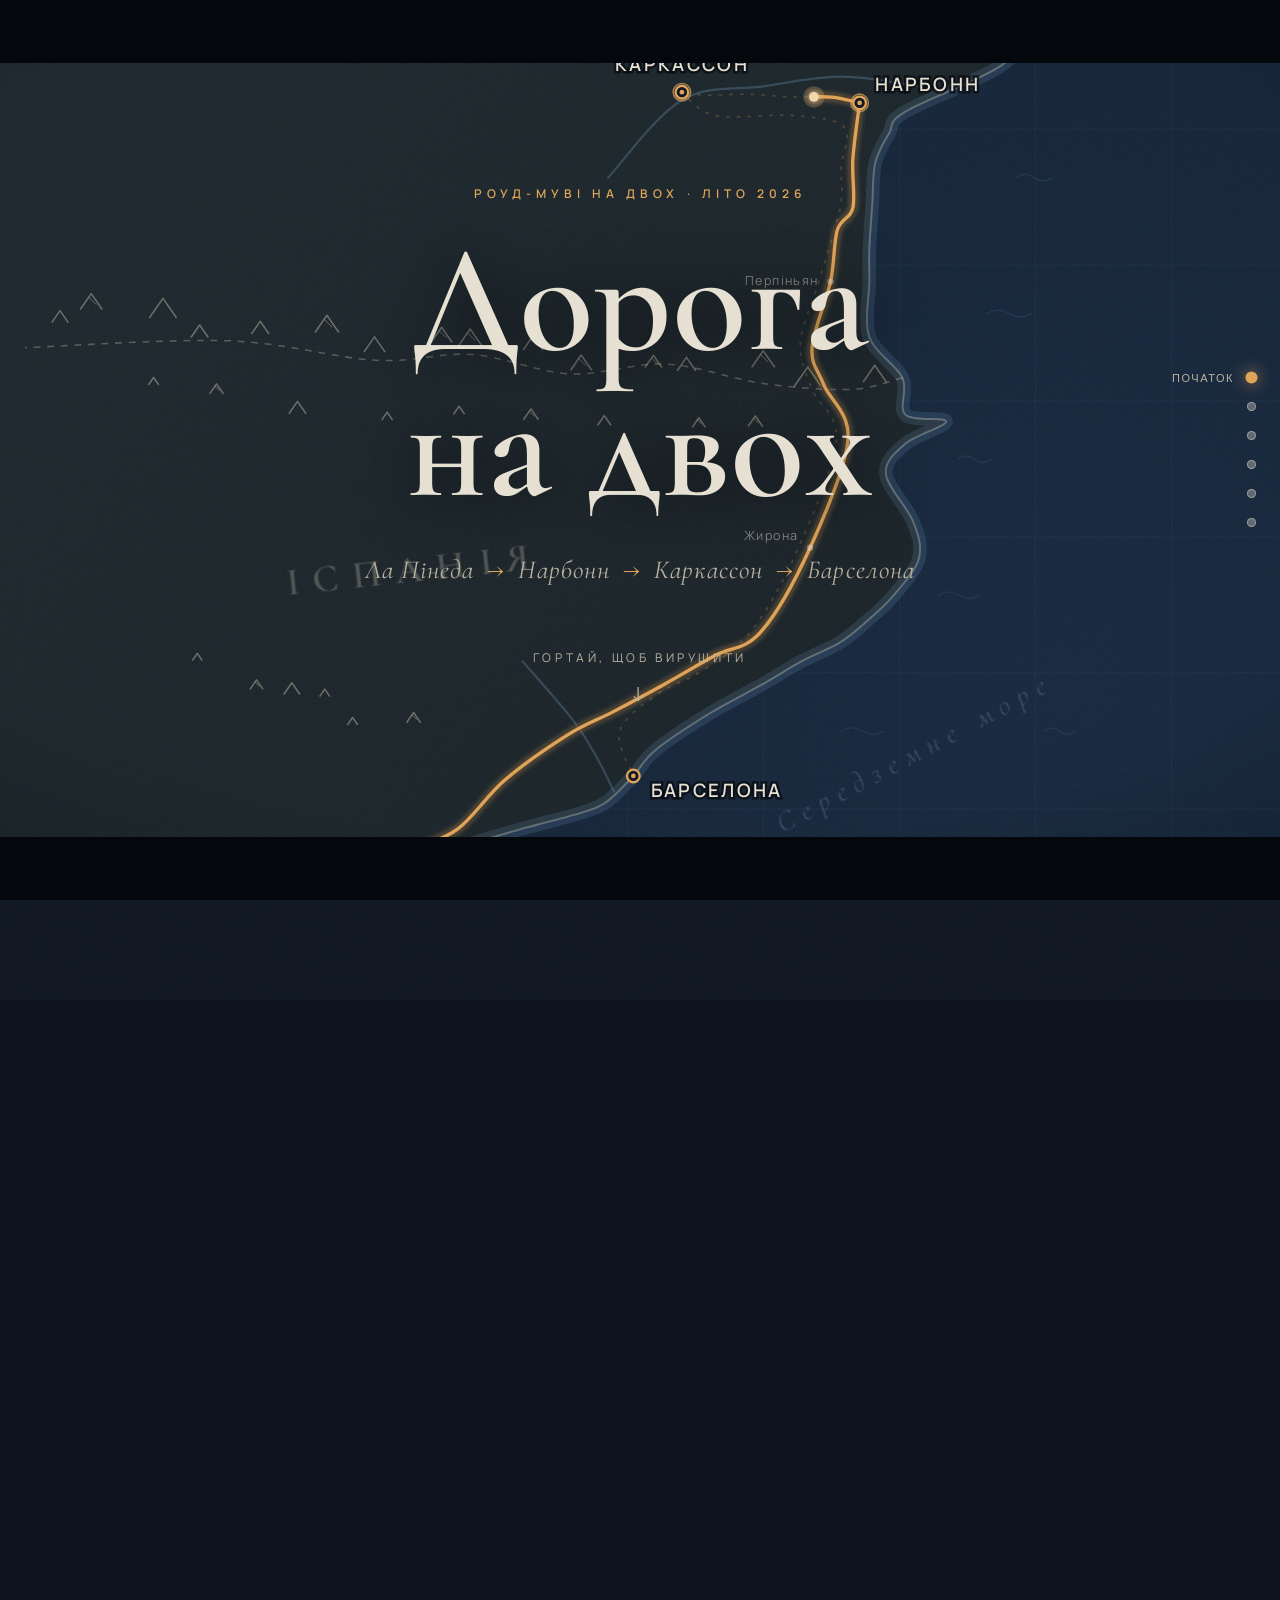
==== docs/index.html @ d5682915 "[add] cinematic travel map landing (La Pineda - Narbonne - Carcassonne - Barcelona) Scroll-driven la" ====
<!DOCTYPE html>
<html lang="uk">
<head>
  <meta charset="UTF-8">
  <meta name="viewport" content="width=device-width, initial-scale=1.0">
  <title>Дорога на двох · Ла Пінеда — Барселона</title>
  <meta name="description" content="Кінематографічна мапа нашої подорожі: Ла Пінеда → Нарбонн → Каркассон → Барселона">
  <link rel="preconnect" href="https://fonts.googleapis.com">
  <link rel="preconnect" href="https://fonts.gstatic.com" crossorigin>
  <link href="https://fonts.googleapis.com/css2?family=Cormorant+Garamond:ital,wght@0,500;0,600;0,700;1,500;1,600&family=Manrope:wght@400;500;600;800&display=swap" rel="stylesheet">
  <link rel="stylesheet" href="css/style.css">
  <link rel="icon" href="data:image/svg+xml,<svg xmlns='http://www.w3.org/2000/svg' viewBox='0 0 100 100'><text y='.9em' font-size='90'>🧭</text></svg>">
</head>
<body>

  <!-- Кіно-мапа: фіксована сцена позаду контенту -->
  <div id="map-stage" aria-hidden="true">
    <svg id="map" preserveAspectRatio="xMidYMid meet"></svg>
  </div>

  <div class="vignette" aria-hidden="true"></div>
  <div class="grain" aria-hidden="true"></div>
  <div class="letterbox top" aria-hidden="true"></div>
  <div class="letterbox bottom" aria-hidden="true"></div>

  <!-- Навігація за етапами -->
  <nav id="waypoints" aria-label="Етапи маршруту">
    <button data-goto="hero"        title="Початок"><i></i><span>Початок</span></button>
    <button data-goto="pineda"      title="Ла Пінеда"><i></i><span>Ла Пінеда</span></button>
    <button data-goto="narbonne"    title="Нарбонн"><i></i><span>Нарбонн</span></button>
    <button data-goto="carcassonne" title="Каркассон"><i></i><span>Каркассон</span></button>
    <button data-goto="barcelona"   title="Барселона"><i></i><span>Барселона</span></button>
    <button data-goto="finale"      title="Фінал"><i></i><span>Фінал</span></button>
  </nav>

  <main id="scroll">

    <section class="panel" id="s-hero" data-stage="hero">
      <div class="pin">
        <div class="hero-content">
          <p class="kicker">роуд-муві на двох · літо 2026</p>
          <h1>Дорога<br>на&nbsp;двох</h1>
          <p class="route-line">
            Ла Пінеда <span>→</span> Нарбонн <span>→</span> Каркассон <span>→</span> Барселона
          </p>
          <p class="scroll-hint">гортай, щоб вирушити<br><span class="arrow">↓</span></p>
        </div>
      </div>
    </section>

    <section class="panel" id="s-pineda" data-stage="pineda">
      <div class="pin">
        <article class="card side-left">
          <header>
            <p class="stage-no">01 · старт</p>
            <h2>Ла Пінеда</h2>
            <p class="meta">Коста-Дорада, Іспанія · точка відліку</p>
          </header>
          <p class="story">
            Тут усе починається: золотий пісок, тепле й мілке море та довга
            набережна між Салоу і Таррагоною. Кілька днів тиші перед дорогою —
            сніданки з видом на Середземне море і план маршруту на серветці.
          </p>
          <div class="photos">
            <figure class="photo" data-ph="П"><img data-src="photos/pineda-1.jpg" alt="Ла Пінеда — фото 1"><figcaption>пляж уранці</figcaption></figure>
            <figure class="photo" data-ph="І"><img data-src="photos/pineda-2.jpg" alt="Ла Пінеда — фото 2"><figcaption>набережна</figcaption></figure>
            <figure class="photo" data-ph="Н"><img data-src="photos/pineda-3.jpg" alt="Ла Пінеда — фото 3"><figcaption>ми вдвох</figcaption></figure>
          </div>
          <footer class="leg">далі: Нарбонн · ~290 км узбережжям на північ</footer>
        </article>
      </div>
    </section>

    <section class="panel" id="s-narbonne" data-stage="narbonne">
      <div class="pin">
        <article class="card side-right">
          <header>
            <p class="stage-no">02 · перетин кордону</p>
            <h2>Нарбонн</h2>
            <p class="meta">Окситанія, Франція · перше римське місто Галлії</p>
          </header>
          <p class="story">
            Через Піренеї — і ми у Франції. Нарбонн зустрічає каналом де ла Робін,
            запахом круасанів у критому ринку Les Halles та бруківкою Via Domitia
            просто посеред площі. Обід тут — окремий вид мистецтва.
          </p>
          <div class="photos">
            <figure class="photo" data-ph="N"><img data-src="photos/narbonne-1.jpg" alt="Нарбонн — фото 1"><figcaption>канал де ла Робін</figcaption></figure>
            <figure class="photo" data-ph="A"><img data-src="photos/narbonne-2.jpg" alt="Нарбонн — фото 2"><figcaption>Les Halles</figcaption></figure>
            <figure class="photo" data-ph="R"><img data-src="photos/narbonne-3.jpg" alt="Нарбонн — фото 3"><figcaption>старе місто</figcaption></figure>
          </div>
          <footer class="leg">далі: Каркассон · ~60 км на захід</footer>
        </article>
      </div>
    </section>

    <section class="panel" id="s-carcassonne" data-stage="carcassonne">
      <div class="pin">
        <article class="card side-left">
          <header>
            <p class="stage-no">03 · середньовіччя</p>
            <h2>Каркассон</h2>
            <p class="meta">фортеця ЮНЕСКО · 52 вежі над річкою Од</p>
          </header>
          <p class="story">
            Здалеку Сіте виглядає як декорація до казки — і зблизька теж.
            Ми гуляємо подвійними мурами до заходу сонця, коли туристи роз'їжджаються,
            і місто-фортеця лишається майже тільки нам.
          </p>
          <div class="photos">
            <figure class="photo" data-ph="C"><img data-src="photos/carcassonne-1.jpg" alt="Каркассон — фото 1"><figcaption>Сіте здалеку</figcaption></figure>
            <figure class="photo" data-ph="A"><img data-src="photos/carcassonne-2.jpg" alt="Каркассон — фото 2"><figcaption>між мурами</figcaption></figure>
            <figure class="photo" data-ph="R"><img data-src="photos/carcassonne-3.jpg" alt="Каркассон — фото 3"><figcaption>захід сонця</figcaption></figure>
          </div>
          <footer class="leg">далі: Барселона · ~300 км назад на південь</footer>
        </article>
      </div>
    </section>

    <section class="panel" id="s-barcelona" data-stage="barcelona">
      <div class="pin">
        <article class="card side-right">
          <header>
            <p class="stage-no">04 · фінал</p>
            <h2>Барселона</h2>
            <p class="meta">Каталонія, Іспанія · велике місто наприкінці дороги</p>
          </header>
          <p class="story">
            Повертаємось через ті самі гори — але вже іншими. Барселона —
            це Гауді і готичний квартал, вермут о шостій та море, яке тепер
            здається знайомим. Найкраща крапка маршруту, яку можна уявити.
          </p>
          <div class="photos">
            <figure class="photo" data-ph="B"><img data-src="photos/barcelona-1.jpg" alt="Барселона — фото 1"><figcaption>Саграда Фамілія</figcaption></figure>
            <figure class="photo" data-ph="C"><img data-src="photos/barcelona-2.jpg" alt="Барселона — фото 2"><figcaption>готичний квартал</figcaption></figure>
            <figure class="photo" data-ph="N"><img data-src="photos/barcelona-3.jpg" alt="Барселона — фото 3"><figcaption>Барселонета</figcaption></figure>
          </div>
          <footer class="leg">кінець маршруту · ~650 км разом</footer>
        </article>
      </div>
    </section>

    <section class="panel" id="s-finale" data-stage="finale">
      <div class="pin">
        <div class="hero-content finale-content">
          <p class="kicker">титри</p>
          <h1 class="small">~650 км.<br>Дві країни.<br>Одна історія.</h1>
          <p class="route-line">Ла Пінеда · Нарбонн · Каркассон · Барселона</p>
          <p class="credits">знято вдвох · режисери — ми самі</p>
        </div>
      </div>
    </section>

  </main>

  <script src="js/map.js"></script>
  <script src="js/main.js"></script>
</body>
</html>
---- docs/css/style.css ----
/* ============================================================
   Дорога на двох — кінематографічна мапа подорожі
   ============================================================ */

:root {
  --ink: #e8e2d4;
  --ink-dim: #b9b2a0;
  --accent: #e0a458;
  --accent-2: #d96c4f;
  --bg: #0d1420;
  --card-bg: rgba(13, 19, 30, 0.82);
  --card-border: rgba(224, 164, 88, 0.28);
  --serif: "Cormorant Garamond", "Georgia", serif;
  --sans: "Manrope", system-ui, sans-serif;
}

* { margin: 0; padding: 0; box-sizing: border-box; }

html { scroll-behavior: auto; }

body {
  background: var(--bg);
  color: var(--ink);
  font-family: var(--sans);
  overflow-x: hidden;
}

/* ---------- сцена з мапою ---------- */

#map-stage {
  position: fixed;
  inset: 0;
  z-index: 0;
  background: var(--bg);
}

#map { width: 100%; height: 100%; display: block; }

/* ---------- кіно-шари ---------- */

.vignette {
  position: fixed; inset: 0; z-index: 3; pointer-events: none;
  background:
    radial-gradient(ellipse 120% 90% at 50% 45%, transparent 55%, rgba(4, 7, 12, 0.55) 100%);
}

.grain {
  position: fixed; inset: -100px; z-index: 4; pointer-events: none;
  opacity: 0.07;
  background-image: url("data:image/svg+xml,%3Csvg xmlns='http://www.w3.org/2000/svg' width='240' height='240'%3E%3Cfilter id='n'%3E%3CfeTurbulence type='fractalNoise' baseFrequency='0.9' numOctaves='2'/%3E%3C/filter%3E%3Crect width='240' height='240' filter='url(%23n)' opacity='0.9'/%3E%3C/svg%3E");
  animation: grain 0.9s steps(4) infinite;
}

@keyframes grain {
  0%   { transform: translate(0, 0); }
  25%  { transform: translate(-34px, 18px); }
  50%  { transform: translate(22px, -40px); }
  75%  { transform: translate(-12px, -22px); }
  100% { transform: translate(0, 0); }
}

.letterbox {
  position: fixed; left: 0; right: 0; z-index: 5; pointer-events: none;
  background: #04070c;
  height: var(--lb, 0px);
  transition: none;
}
.letterbox.top { top: 0; }
.letterbox.bottom { bottom: 0; }

/* ---------- навігація-етапи ---------- */

#waypoints {
  position: fixed; right: 22px; top: 50%; transform: translateY(-50%);
  z-index: 6; display: flex; flex-direction: column; gap: 16px;
}

#waypoints button {
  position: relative;
  background: none; border: none; cursor: pointer;
  display: flex; align-items: center; justify-content: flex-end;
  padding: 2px;
}

#waypoints button i {
  display: block; width: 9px; height: 9px; border-radius: 50%;
  background: rgba(232, 226, 212, 0.35);
  border: 1px solid rgba(232, 226, 212, 0.45);
  transition: all 0.35s ease;
}

#waypoints button.active i {
  background: var(--accent);
  border-color: var(--accent);
  box-shadow: 0 0 12px rgba(224, 164, 88, 0.8);
  transform: scale(1.35);
}

#waypoints button span {
  position: absolute; right: 24px; top: 50%; transform: translateY(-50%);
  font-size: 11px; letter-spacing: 0.14em; text-transform: uppercase;
  color: var(--ink-dim); white-space: nowrap;
  opacity: 0; transition: opacity 0.25s ease; pointer-events: none;
}

#waypoints button:hover span,
#waypoints button.active span { opacity: 1; }

/* ---------- скрол-панелі ---------- */

#scroll { position: relative; z-index: 2; }

.panel { position: relative; }

#s-hero        { height: 220vh; }
#s-pineda      { height: 260vh; }
#s-narbonne    { height: 300vh; }
#s-carcassonne { height: 260vh; }
#s-barcelona   { height: 300vh; }
#s-finale      { height: 200vh; }

.pin {
  position: sticky; top: 0; height: 100vh;
  display: flex; align-items: center;
  pointer-events: none;
  padding: 0 6vw;
}

/* ---------- герой / фінал ---------- */

.hero-content {
  margin: 0 auto; text-align: center; max-width: 900px;
  will-change: opacity, transform;
}

.kicker {
  font-size: 12px; letter-spacing: 0.42em; text-transform: uppercase;
  color: var(--accent); margin-bottom: 26px; font-weight: 600;
}

.hero-content h1 {
  font-family: var(--serif);
  font-size: clamp(64px, 12vw, 168px);
  line-height: 0.95; font-weight: 600;
  text-shadow: 0 4px 60px rgba(4, 7, 12, 0.9);
}

.hero-content h1.small { font-size: clamp(44px, 7vw, 96px); line-height: 1.05; }

.route-line {
  margin-top: 34px;
  font-family: var(--serif); font-style: italic;
  font-size: clamp(17px, 2.2vw, 26px);
  color: var(--ink-dim); letter-spacing: 0.04em;
}
.route-line span { color: var(--accent); font-style: normal; padding: 0 6px; }

.scroll-hint {
  margin-top: 60px; font-size: 12px; letter-spacing: 0.3em;
  text-transform: uppercase; color: var(--ink-dim); line-height: 2.2;
}
.scroll-hint .arrow { display: inline-block; font-size: 20px; animation: bob 1.8s ease-in-out infinite; }
@keyframes bob { 0%,100% { transform: translateY(0); } 50% { transform: translateY(9px); } }

.credits {
  margin-top: 42px; font-size: 12px; letter-spacing: 0.28em;
  text-transform: uppercase; color: var(--ink-dim);
}

/* ---------- картки етапів ---------- */

.card {
  pointer-events: auto;
  width: min(480px, 88vw);
  background: var(--card-bg);
  border: 1px solid var(--card-border);
  border-radius: 14px;
  padding: 34px 36px 26px;
  backdrop-filter: blur(14px);
  -webkit-backdrop-filter: blur(14px);
  box-shadow: 0 30px 80px rgba(0, 0, 0, 0.55);
  will-change: opacity, transform;
}

.card.side-left  { margin-right: auto; }
.card.side-right { margin-left: auto; }

.stage-no {
  font-size: 11px; letter-spacing: 0.38em; text-transform: uppercase;
  color: var(--accent); font-weight: 800; margin-bottom: 10px;
}

.card h2 {
  font-family: var(--serif); font-weight: 600;
  font-size: clamp(40px, 5vw, 58px); line-height: 1;
}

.card .meta {
  margin-top: 8px; font-size: 12.5px; letter-spacing: 0.08em;
  color: var(--ink-dim);
}

.card .story {
  margin-top: 18px; font-size: 15px; line-height: 1.75; color: var(--ink);
  font-weight: 400;
}

.card .leg {
  margin-top: 20px; padding-top: 16px;
  border-top: 1px dashed rgba(224, 164, 88, 0.35);
  font-size: 11.5px; letter-spacing: 0.16em; text-transform: uppercase;
  color: var(--ink-dim);
}

/* ---------- фото ---------- */

.photos {
  margin-top: 22px;
  display: grid; grid-template-columns: repeat(3, 1fr); gap: 10px;
}

.photo {
  position: relative; aspect-ratio: 3 / 4; overflow: hidden;
  border-radius: 8px;
  background:
    linear-gradient(160deg, rgba(224, 164, 88, 0.24), rgba(217, 108, 79, 0.12) 55%, rgba(13, 20, 32, 0.6));
  border: 1px solid rgba(232, 226, 212, 0.14);
  transform: rotate(var(--tilt, 0deg));
}
.photo:nth-child(1) { --tilt: -1.6deg; }
.photo:nth-child(2) { --tilt: 1.1deg; }
.photo:nth-child(3) { --tilt: -0.8deg; }

.photo::before {
  content: attr(data-ph);
  position: absolute; inset: 0;
  display: flex; align-items: center; justify-content: center;
  font-family: var(--serif); font-style: italic;
  font-size: 44px; color: rgba(232, 226, 212, 0.35);
}

.photo img {
  position: absolute; inset: 0; width: 100%; height: 100%;
  object-fit: cover; opacity: 0; transition: opacity 0.6s ease;
}
.photo img.loaded { opacity: 1; }

.photo figcaption {
  position: absolute; left: 0; right: 0; bottom: 0; z-index: 1;
  padding: 18px 8px 7px;
  font-size: 9.5px; letter-spacing: 0.12em; text-transform: uppercase;
  text-align: center; color: rgba(232, 226, 212, 0.8);
  background: linear-gradient(transparent, rgba(4, 7, 12, 0.75));
}

/* ---------- адаптив ---------- */

@media (max-width: 760px) {
  .pin { padding: 0 5vw; align-items: flex-end; }

  .card {
    width: 100%; margin: 0 0 8vh !important;
    padding: 24px 22px 18px;
    max-height: 74vh; overflow-y: auto;
  }

  .card h2 { font-size: 34px; }
  .card .story { font-size: 14px; line-height: 1.65; }

  #waypoints { right: 10px; gap: 12px; }
  #waypoints button span { display: none; }

  .hero-content { text-align: center; margin-bottom: 10vh; }
  .letterbox { display: none; }
}

@media (prefers-reduced-motion: reduce) {
  .grain { animation: none; }
  .scroll-hint .arrow { animation: none; }
}
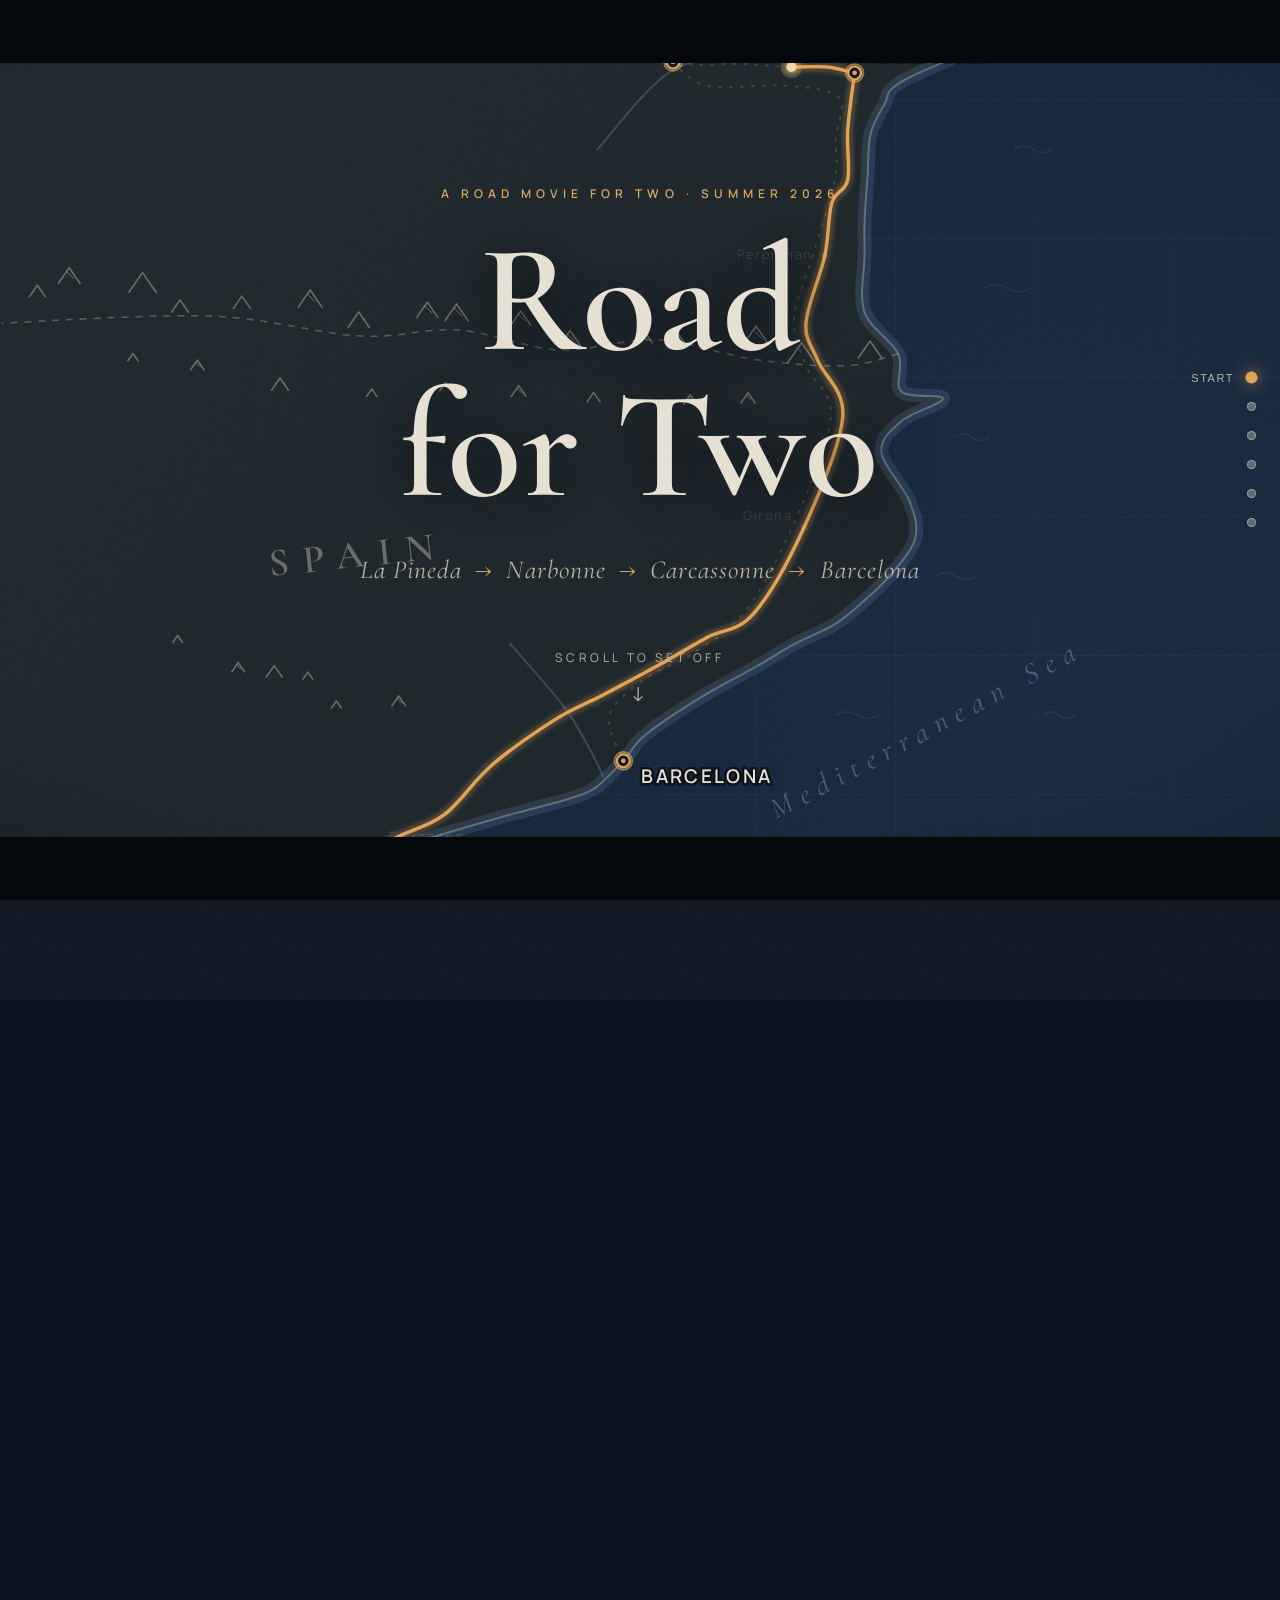
==== commit 0ea391d3: "[update] English copy + GitHub Pages deploy workflow Translate all site texts and map labels to conc" ====
--- a/docs/index.html
+++ b/docs/index.html
@@ -1,10 +1,10 @@
 <!DOCTYPE html>
-<html lang="uk">
+<html lang="en">
 <head>
   <meta charset="UTF-8">
   <meta name="viewport" content="width=device-width, initial-scale=1.0">
-  <title>Дорога на двох · Ла Пінеда — Барселона</title>
-  <meta name="description" content="Кінематографічна мапа нашої подорожі: Ла Пінеда → Нарбонн → Каркассон → Барселона">
+  <title>Road for Two · La Pineda — Barcelona</title>
+  <meta name="description" content="A cinematic map of our road trip: La Pineda → Narbonne → Carcassonne → Barcelona">
   <link rel="preconnect" href="https://fonts.googleapis.com">
   <link rel="preconnect" href="https://fonts.gstatic.com" crossorigin>
   <link href="https://fonts.googleapis.com/css2?family=Cormorant+Garamond:ital,wght@0,500;0,600;0,700;1,500;1,600&family=Manrope:wght@400;500;600;800&display=swap" rel="stylesheet">
@@ -13,7 +13,7 @@
 </head>
 <body>
 
-  <!-- Кіно-мапа: фіксована сцена позаду контенту -->
+  <!-- Cinematic map: fixed stage behind the content -->
   <div id="map-stage" aria-hidden="true">
     <svg id="map" preserveAspectRatio="xMidYMid meet"></svg>
   </div>
@@ -23,14 +23,14 @@
   <div class="letterbox top" aria-hidden="true"></div>
   <div class="letterbox bottom" aria-hidden="true"></div>
 
-  <!-- Навігація за етапами -->
-  <nav id="waypoints" aria-label="Етапи маршруту">
-    <button data-goto="hero"        title="Початок"><i></i><span>Початок</span></button>
-    <button data-goto="pineda"      title="Ла Пінеда"><i></i><span>Ла Пінеда</span></button>
-    <button data-goto="narbonne"    title="Нарбонн"><i></i><span>Нарбонн</span></button>
-    <button data-goto="carcassonne" title="Каркассон"><i></i><span>Каркассон</span></button>
-    <button data-goto="barcelona"   title="Барселона"><i></i><span>Барселона</span></button>
-    <button data-goto="finale"      title="Фінал"><i></i><span>Фінал</span></button>
+  <!-- Stage navigation -->
+  <nav id="waypoints" aria-label="Route stages">
+    <button data-goto="hero"        title="Start"><i></i><span>Start</span></button>
+    <button data-goto="pineda"      title="La Pineda"><i></i><span>La Pineda</span></button>
+    <button data-goto="narbonne"    title="Narbonne"><i></i><span>Narbonne</span></button>
+    <button data-goto="carcassonne" title="Carcassonne"><i></i><span>Carcassonne</span></button>
+    <button data-goto="barcelona"   title="Barcelona"><i></i><span>Barcelona</span></button>
+    <button data-goto="finale"      title="Credits"><i></i><span>Credits</span></button>
   </nav>
 
   <main id="scroll">
@@ -38,12 +38,12 @@
     <section class="panel" id="s-hero" data-stage="hero">
       <div class="pin">
         <div class="hero-content">
-          <p class="kicker">роуд-муві на двох · літо 2026</p>
-          <h1>Дорога<br>на&nbsp;двох</h1>
+          <p class="kicker">a road movie for two · summer 2026</p>
+          <h1>Road<br>for&nbsp;Two</h1>
           <p class="route-line">
-            Ла Пінеда <span>→</span> Нарбонн <span>→</span> Каркассон <span>→</span> Барселона
+            La Pineda <span>→</span> Narbonne <span>→</span> Carcassonne <span>→</span> Barcelona
           </p>
-          <p class="scroll-hint">гортай, щоб вирушити<br><span class="arrow">↓</span></p>
+          <p class="scroll-hint">scroll to set off<br><span class="arrow">↓</span></p>
         </div>
       </div>
     </section>
@@ -52,21 +52,21 @@
       <div class="pin">
         <article class="card side-left">
           <header>
-            <p class="stage-no">01 · старт</p>
-            <h2>Ла Пінеда</h2>
-            <p class="meta">Коста-Дорада, Іспанія · точка відліку</p>
+            <p class="stage-no">01 · the start</p>
+            <h2>La Pineda</h2>
+            <p class="meta">Costa Daurada, Spain</p>
           </header>
           <p class="story">
-            Тут усе починається: золотий пісок, тепле й мілке море та довга
-            набережна між Салоу і Таррагоною. Кілька днів тиші перед дорогою —
-            сніданки з видом на Середземне море і план маршруту на серветці.
+            Golden sand, a shallow warm sea, one long promenade.
+            A few quiet days — and a route sketched on a napkin.
           </p>
+          <!-- journal: step-by-step notes go here -->
           <div class="photos">
-            <figure class="photo" data-ph="П"><img data-src="photos/pineda-1.jpg" alt="Ла Пінеда — фото 1"><figcaption>пляж уранці</figcaption></figure>
-            <figure class="photo" data-ph="І"><img data-src="photos/pineda-2.jpg" alt="Ла Пінеда — фото 2"><figcaption>набережна</figcaption></figure>
-            <figure class="photo" data-ph="Н"><img data-src="photos/pineda-3.jpg" alt="Ла Пінеда — фото 3"><figcaption>ми вдвох</figcaption></figure>
+            <figure class="photo" data-ph="P"><img data-src="photos/pineda-1.jpg" alt="La Pineda — photo 1"><figcaption>morning beach</figcaption></figure>
+            <figure class="photo" data-ph="I"><img data-src="photos/pineda-2.jpg" alt="La Pineda — photo 2"><figcaption>the promenade</figcaption></figure>
+            <figure class="photo" data-ph="N"><img data-src="photos/pineda-3.jpg" alt="La Pineda — photo 3"><figcaption>the two of us</figcaption></figure>
           </div>
-          <footer class="leg">далі: Нарбонн · ~290 км узбережжям на північ</footer>
+          <footer class="leg">next: Narbonne · ~290 km north</footer>
         </article>
       </div>
     </section>
@@ -75,21 +75,21 @@
       <div class="pin">
         <article class="card side-right">
           <header>
-            <p class="stage-no">02 · перетин кордону</p>
-            <h2>Нарбонн</h2>
-            <p class="meta">Окситанія, Франція · перше римське місто Галлії</p>
+            <p class="stage-no">02 · crossing the border</p>
+            <h2>Narbonne</h2>
+            <p class="meta">Occitanie, France · Rome's first colony in Gaul</p>
           </header>
           <p class="story">
-            Через Піренеї — і ми у Франції. Нарбонн зустрічає каналом де ла Робін,
-            запахом круасанів у критому ринку Les Halles та бруківкою Via Domitia
-            просто посеред площі. Обід тут — окремий вид мистецтва.
+            Over the Pyrenees and into France. The Canal de la Robine,
+            croissants at Les Halles, a Roman road in the middle of the square.
           </p>
+          <!-- journal: step-by-step notes go here -->
           <div class="photos">
-            <figure class="photo" data-ph="N"><img data-src="photos/narbonne-1.jpg" alt="Нарбонн — фото 1"><figcaption>канал де ла Робін</figcaption></figure>
-            <figure class="photo" data-ph="A"><img data-src="photos/narbonne-2.jpg" alt="Нарбонн — фото 2"><figcaption>Les Halles</figcaption></figure>
-            <figure class="photo" data-ph="R"><img data-src="photos/narbonne-3.jpg" alt="Нарбонн — фото 3"><figcaption>старе місто</figcaption></figure>
+            <figure class="photo" data-ph="N"><img data-src="photos/narbonne-1.jpg" alt="Narbonne — photo 1"><figcaption>Canal de la Robine</figcaption></figure>
+            <figure class="photo" data-ph="A"><img data-src="photos/narbonne-2.jpg" alt="Narbonne — photo 2"><figcaption>Les Halles</figcaption></figure>
+            <figure class="photo" data-ph="R"><img data-src="photos/narbonne-3.jpg" alt="Narbonne — photo 3"><figcaption>old town</figcaption></figure>
           </div>
-          <footer class="leg">далі: Каркассон · ~60 км на захід</footer>
+          <footer class="leg">next: Carcassonne · ~60 km west</footer>
         </article>
       </div>
     </section>
@@ -98,21 +98,21 @@
       <div class="pin">
         <article class="card side-left">
           <header>
-            <p class="stage-no">03 · середньовіччя</p>
-            <h2>Каркассон</h2>
-            <p class="meta">фортеця ЮНЕСКО · 52 вежі над річкою Од</p>
+            <p class="stage-no">03 · the middle ages</p>
+            <h2>Carcassonne</h2>
+            <p class="meta">UNESCO citadel · 52 towers above the Aude</p>
           </header>
           <p class="story">
-            Здалеку Сіте виглядає як декорація до казки — і зблизька теж.
-            Ми гуляємо подвійними мурами до заходу сонця, коли туристи роз'їжджаються,
-            і місто-фортеця лишається майже тільки нам.
+            From afar La Cité looks like a film set — up close, even better.
+            Double walls, and a sunset we had almost to ourselves.
           </p>
+          <!-- journal: step-by-step notes go here -->
           <div class="photos">
-            <figure class="photo" data-ph="C"><img data-src="photos/carcassonne-1.jpg" alt="Каркассон — фото 1"><figcaption>Сіте здалеку</figcaption></figure>
-            <figure class="photo" data-ph="A"><img data-src="photos/carcassonne-2.jpg" alt="Каркассон — фото 2"><figcaption>між мурами</figcaption></figure>
-            <figure class="photo" data-ph="R"><img data-src="photos/carcassonne-3.jpg" alt="Каркассон — фото 3"><figcaption>захід сонця</figcaption></figure>
+            <figure class="photo" data-ph="C"><img data-src="photos/carcassonne-1.jpg" alt="Carcassonne — photo 1"><figcaption>La Cité from afar</figcaption></figure>
+            <figure class="photo" data-ph="A"><img data-src="photos/carcassonne-2.jpg" alt="Carcassonne — photo 2"><figcaption>between the walls</figcaption></figure>
+            <figure class="photo" data-ph="R"><img data-src="photos/carcassonne-3.jpg" alt="Carcassonne — photo 3"><figcaption>sunset</figcaption></figure>
           </div>
-          <footer class="leg">далі: Барселона · ~300 км назад на південь</footer>
+          <footer class="leg">next: Barcelona · ~300 km back south</footer>
         </article>
       </div>
     </section>
@@ -121,21 +121,21 @@
       <div class="pin">
         <article class="card side-right">
           <header>
-            <p class="stage-no">04 · фінал</p>
-            <h2>Барселона</h2>
-            <p class="meta">Каталонія, Іспанія · велике місто наприкінці дороги</p>
+            <p class="stage-no">04 · the finale</p>
+            <h2>Barcelona</h2>
+            <p class="meta">Catalonia, Spain</p>
           </header>
           <p class="story">
-            Повертаємось через ті самі гори — але вже іншими. Барселона —
-            це Гауді і готичний квартал, вермут о шостій та море, яке тепер
-            здається знайомим. Найкраща крапка маршруту, яку можна уявити.
+            Back over the same mountains, somehow different now.
+            Gaudí, the Gothic Quarter, vermouth at six — and a sea that feels like ours.
           </p>
+          <!-- journal: step-by-step notes go here -->
           <div class="photos">
-            <figure class="photo" data-ph="B"><img data-src="photos/barcelona-1.jpg" alt="Барселона — фото 1"><figcaption>Саграда Фамілія</figcaption></figure>
-            <figure class="photo" data-ph="C"><img data-src="photos/barcelona-2.jpg" alt="Барселона — фото 2"><figcaption>готичний квартал</figcaption></figure>
-            <figure class="photo" data-ph="N"><img data-src="photos/barcelona-3.jpg" alt="Барселона — фото 3"><figcaption>Барселонета</figcaption></figure>
+            <figure class="photo" data-ph="B"><img data-src="photos/barcelona-1.jpg" alt="Barcelona — photo 1"><figcaption>Sagrada Família</figcaption></figure>
+            <figure class="photo" data-ph="C"><img data-src="photos/barcelona-2.jpg" alt="Barcelona — photo 2"><figcaption>Gothic Quarter</figcaption></figure>
+            <figure class="photo" data-ph="N"><img data-src="photos/barcelona-3.jpg" alt="Barcelona — photo 3"><figcaption>Barceloneta</figcaption></figure>
           </div>
-          <footer class="leg">кінець маршруту · ~650 км разом</footer>
+          <footer class="leg">end of the route · ~650 km together</footer>
         </article>
       </div>
     </section>
@@ -143,10 +143,10 @@
     <section class="panel" id="s-finale" data-stage="finale">
       <div class="pin">
         <div class="hero-content finale-content">
-          <p class="kicker">титри</p>
-          <h1 class="small">~650 км.<br>Дві країни.<br>Одна історія.</h1>
-          <p class="route-line">Ла Пінеда · Нарбонн · Каркассон · Барселона</p>
-          <p class="credits">знято вдвох · режисери — ми самі</p>
+          <p class="kicker">credits</p>
+          <h1 class="small">~650 km.<br>Two countries.<br>One story.</h1>
+          <p class="route-line">La Pineda · Narbonne · Carcassonne · Barcelona</p>
+          <p class="credits">shot &amp; directed by the two of us</p>
         </div>
       </div>
     </section>
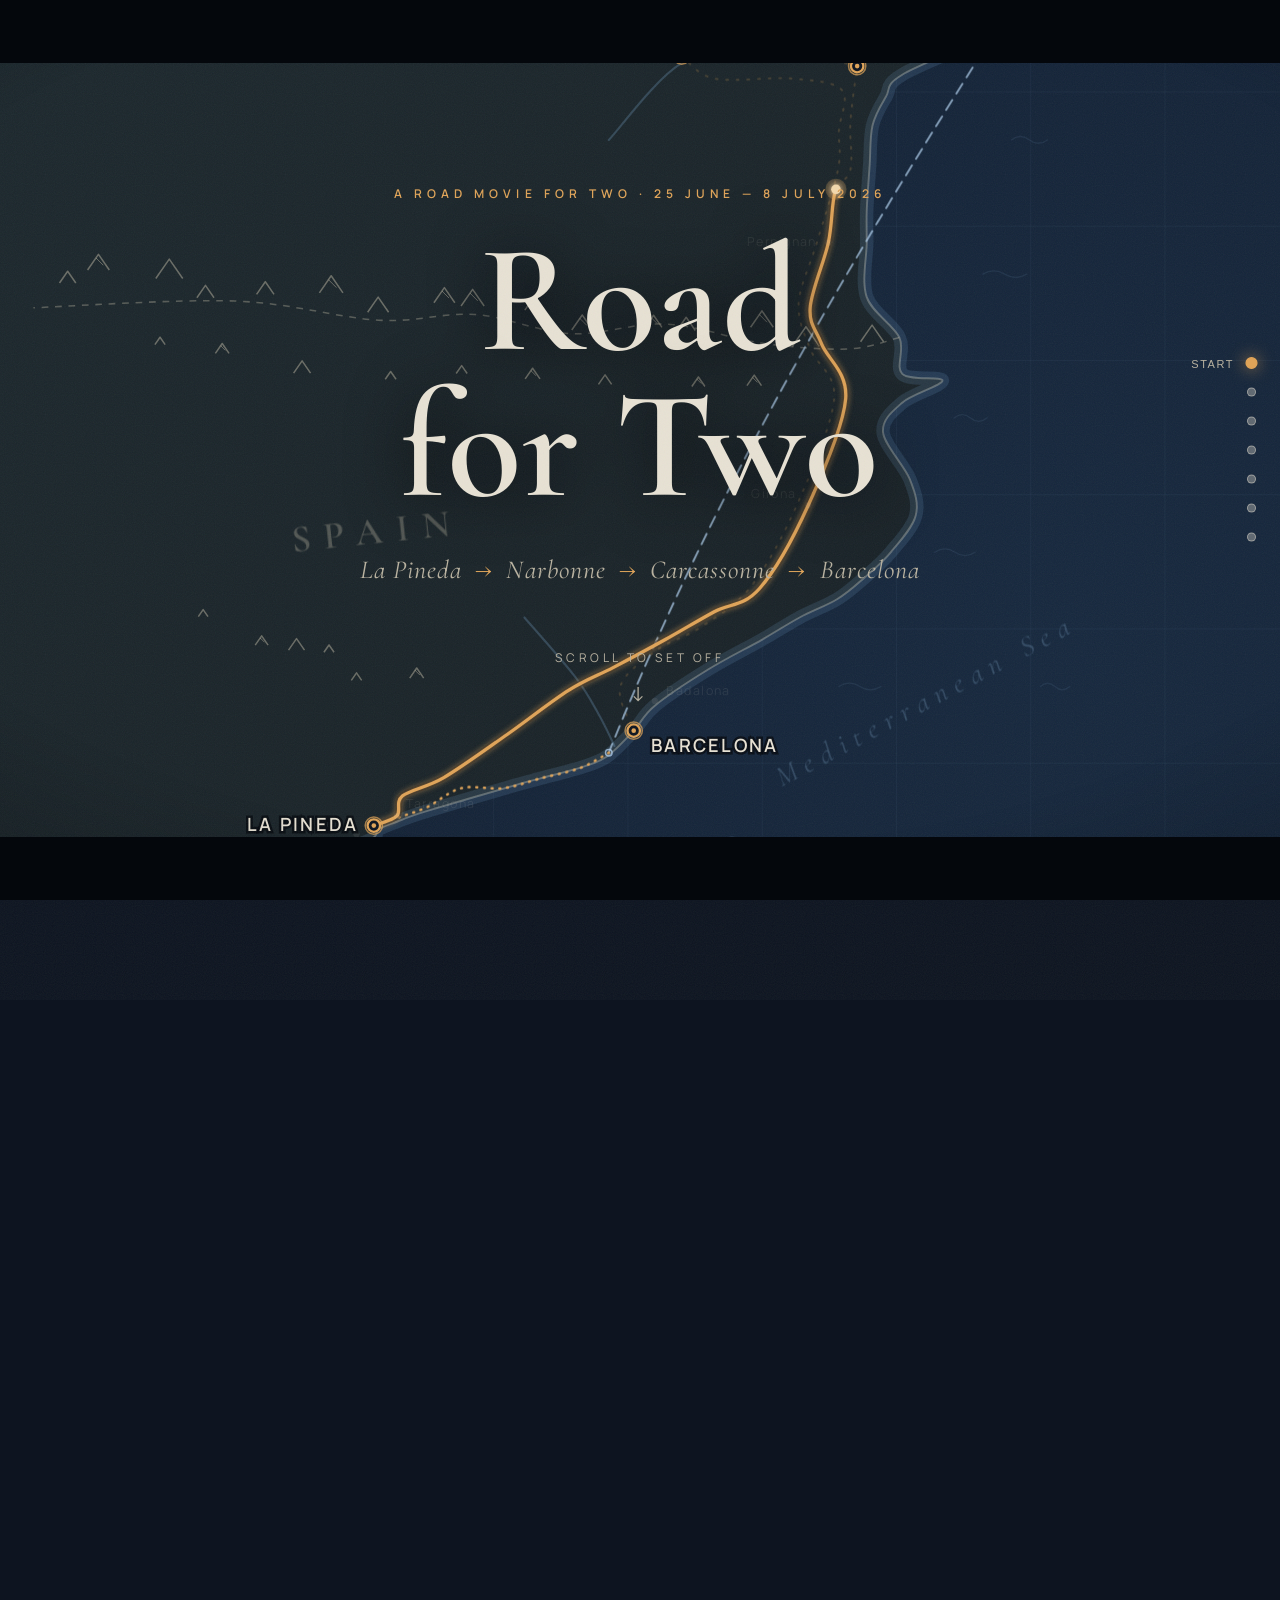
==== commit ce18c174: "[update] real itinerary: flights, day trips, Badalona, dates and stats Redraw the route to match the" ====
--- a/docs/index.html
+++ b/docs/index.html
@@ -26,6 +26,7 @@
   <!-- Stage navigation -->
   <nav id="waypoints" aria-label="Route stages">
     <button data-goto="hero"        title="Start"><i></i><span>Start</span></button>
+    <button data-goto="arrival"     title="The flight"><i></i><span>The flight</span></button>
     <button data-goto="pineda"      title="La Pineda"><i></i><span>La Pineda</span></button>
     <button data-goto="narbonne"    title="Narbonne"><i></i><span>Narbonne</span></button>
     <button data-goto="carcassonne" title="Carcassonne"><i></i><span>Carcassonne</span></button>
@@ -38,7 +39,7 @@
     <section class="panel" id="s-hero" data-stage="hero">
       <div class="pin">
         <div class="hero-content">
-          <p class="kicker">a road movie for two · summer 2026</p>
+          <p class="kicker">a road movie for two · 25 june — 8 july 2026</p>
           <h1>Road<br>for&nbsp;Two</h1>
           <p class="route-line">
             La Pineda <span>→</span> Narbonne <span>→</span> Carcassonne <span>→</span> Barcelona
@@ -48,17 +49,34 @@
       </div>
     </section>
 
+    <section class="panel" id="s-arrival" data-stage="arrival">
+      <div class="pin">
+        <article class="card side-right">
+          <header>
+            <p class="stage-no">00 · night arrival</p>
+            <h2>The Flight</h2>
+            <p class="meta">25.06 · Bratislava → Barcelona El Prat</p>
+          </header>
+          <p class="story">
+            We land just in time to watch the last bus leave.
+            A night taxi down the coast instead — asleep in La Pineda by midnight.
+          </p>
+          <footer class="leg">taxi · ~100 km along the coast</footer>
+        </article>
+      </div>
+    </section>
+
     <section class="panel" id="s-pineda" data-stage="pineda">
       <div class="pin">
         <article class="card side-left">
           <header>
             <p class="stage-no">01 · the start</p>
             <h2>La Pineda</h2>
-            <p class="meta">Costa Daurada, Spain</p>
+            <p class="meta">Costa Daurada, Spain · 25–30.06</p>
           </header>
           <p class="story">
-            Golden sand, a shallow warm sea, one long promenade.
-            A few quiet days — and a route sketched on a napkin.
+            Five slow days: swimming, long walks, breakfasts by the sea.
+            Day trips to Tarragona (26.06) and Salou (27.06).
           </p>
           <!-- journal: step-by-step notes go here -->
           <div class="photos">
@@ -66,7 +84,7 @@
             <figure class="photo" data-ph="I"><img data-src="photos/pineda-2.jpg" alt="La Pineda — photo 2"><figcaption>the promenade</figcaption></figure>
             <figure class="photo" data-ph="N"><img data-src="photos/pineda-3.jpg" alt="La Pineda — photo 3"><figcaption>the two of us</figcaption></figure>
           </div>
-          <footer class="leg">next: Narbonne · ~290 km north</footer>
+          <footer class="leg">next: two buses, then a high-speed train north</footer>
         </article>
       </div>
     </section>
@@ -77,11 +95,12 @@
           <header>
             <p class="stage-no">02 · crossing the border</p>
             <h2>Narbonne</h2>
-            <p class="meta">Occitanie, France · Rome's first colony in Gaul</p>
+            <p class="meta">Occitanie, France · 30.06–01.07</p>
           </header>
           <p class="story">
-            Over the Pyrenees and into France. The Canal de la Robine,
-            croissants at Les Halles, a Roman road in the middle of the square.
+            Bus to Tarragona, bus to Camp de Tarragona, then a high-speed
+            train across the border. The Canal de la Robine, croissants
+            at Les Halles, a Roman road in the middle of the square.
           </p>
           <!-- journal: step-by-step notes go here -->
           <div class="photos">
@@ -89,7 +108,7 @@
             <figure class="photo" data-ph="A"><img data-src="photos/narbonne-2.jpg" alt="Narbonne — photo 2"><figcaption>Les Halles</figcaption></figure>
             <figure class="photo" data-ph="R"><img data-src="photos/narbonne-3.jpg" alt="Narbonne — photo 3"><figcaption>old town</figcaption></figure>
           </div>
-          <footer class="leg">next: Carcassonne · ~60 km west</footer>
+          <footer class="leg">next: Carcassonne · 30 min by local train</footer>
         </article>
       </div>
     </section>
@@ -100,11 +119,12 @@
           <header>
             <p class="stage-no">03 · the middle ages</p>
             <h2>Carcassonne</h2>
-            <p class="meta">UNESCO citadel · 52 towers above the Aude</p>
+            <p class="meta">UNESCO citadel · 01–03.07</p>
           </header>
           <p class="story">
-            From afar La Cité looks like a film set — up close, even better.
-            Double walls, and a sunset we had almost to ourselves.
+            Two days between the lower town and the fortress. And on 02.07 —
+            a concert inside the castle walls: Clair Obscur: Expedition 33,
+            A&nbsp;Painted Symphony.
           </p>
           <!-- journal: step-by-step notes go here -->
           <div class="photos">
@@ -112,7 +132,7 @@
             <figure class="photo" data-ph="A"><img data-src="photos/carcassonne-2.jpg" alt="Carcassonne — photo 2"><figcaption>between the walls</figcaption></figure>
             <figure class="photo" data-ph="R"><img data-src="photos/carcassonne-3.jpg" alt="Carcassonne — photo 3"><figcaption>sunset</figcaption></figure>
           </div>
-          <footer class="leg">next: Barcelona · ~300 km back south</footer>
+          <footer class="leg">next: Barcelona · bus back south, 03.07</footer>
         </article>
       </div>
     </section>
@@ -123,11 +143,12 @@
           <header>
             <p class="stage-no">04 · the finale</p>
             <h2>Barcelona</h2>
-            <p class="meta">Catalonia, Spain</p>
+            <p class="meta">Catalonia, Spain · 03–08.07 · staying in Badalona</p>
           </header>
           <p class="story">
-            Back over the same mountains, somehow different now.
-            Gaudí, the Gothic Quarter, vermouth at six — and a sea that feels like ours.
+            Bus over the mountains, metro to Badalona — our home for five days.
+            Park Güell, Sagrada Família, Plaça de Catalunya, the aquarium,
+            Ciutadella, the waterfront — and Badalona's own beach.
           </p>
           <!-- journal: step-by-step notes go here -->
           <div class="photos">
@@ -135,7 +156,7 @@
             <figure class="photo" data-ph="C"><img data-src="photos/barcelona-2.jpg" alt="Barcelona — photo 2"><figcaption>Gothic Quarter</figcaption></figure>
             <figure class="photo" data-ph="N"><img data-src="photos/barcelona-3.jpg" alt="Barcelona — photo 3"><figcaption>Barceloneta</figcaption></figure>
           </div>
-          <footer class="leg">end of the route · ~650 km together</footer>
+          <footer class="leg">08.07 · metro to the airport, flight home</footer>
         </article>
       </div>
     </section>
@@ -144,9 +165,9 @@
       <div class="pin">
         <div class="hero-content finale-content">
           <p class="kicker">credits</p>
-          <h1 class="small">~650 km.<br>Two countries.<br>One story.</h1>
+          <h1 class="small">200,000 steps.<br>130 km on foot.<br>One story.</h1>
           <p class="route-line">La Pineda · Narbonne · Carcassonne · Barcelona</p>
-          <p class="credits">shot &amp; directed by the two of us</p>
+          <p class="credits">25.06 → 08.07 · shot &amp; directed by the two of us</p>
         </div>
       </div>
     </section>
--- a/docs/css/style.css
+++ b/docs/css/style.css
@@ -113,6 +113,7 @@
 .panel { position: relative; }
 
 #s-hero        { height: 220vh; }
+#s-arrival     { height: 220vh; }
 #s-pineda      { height: 260vh; }
 #s-narbonne    { height: 300vh; }
 #s-carcassonne { height: 260vh; }
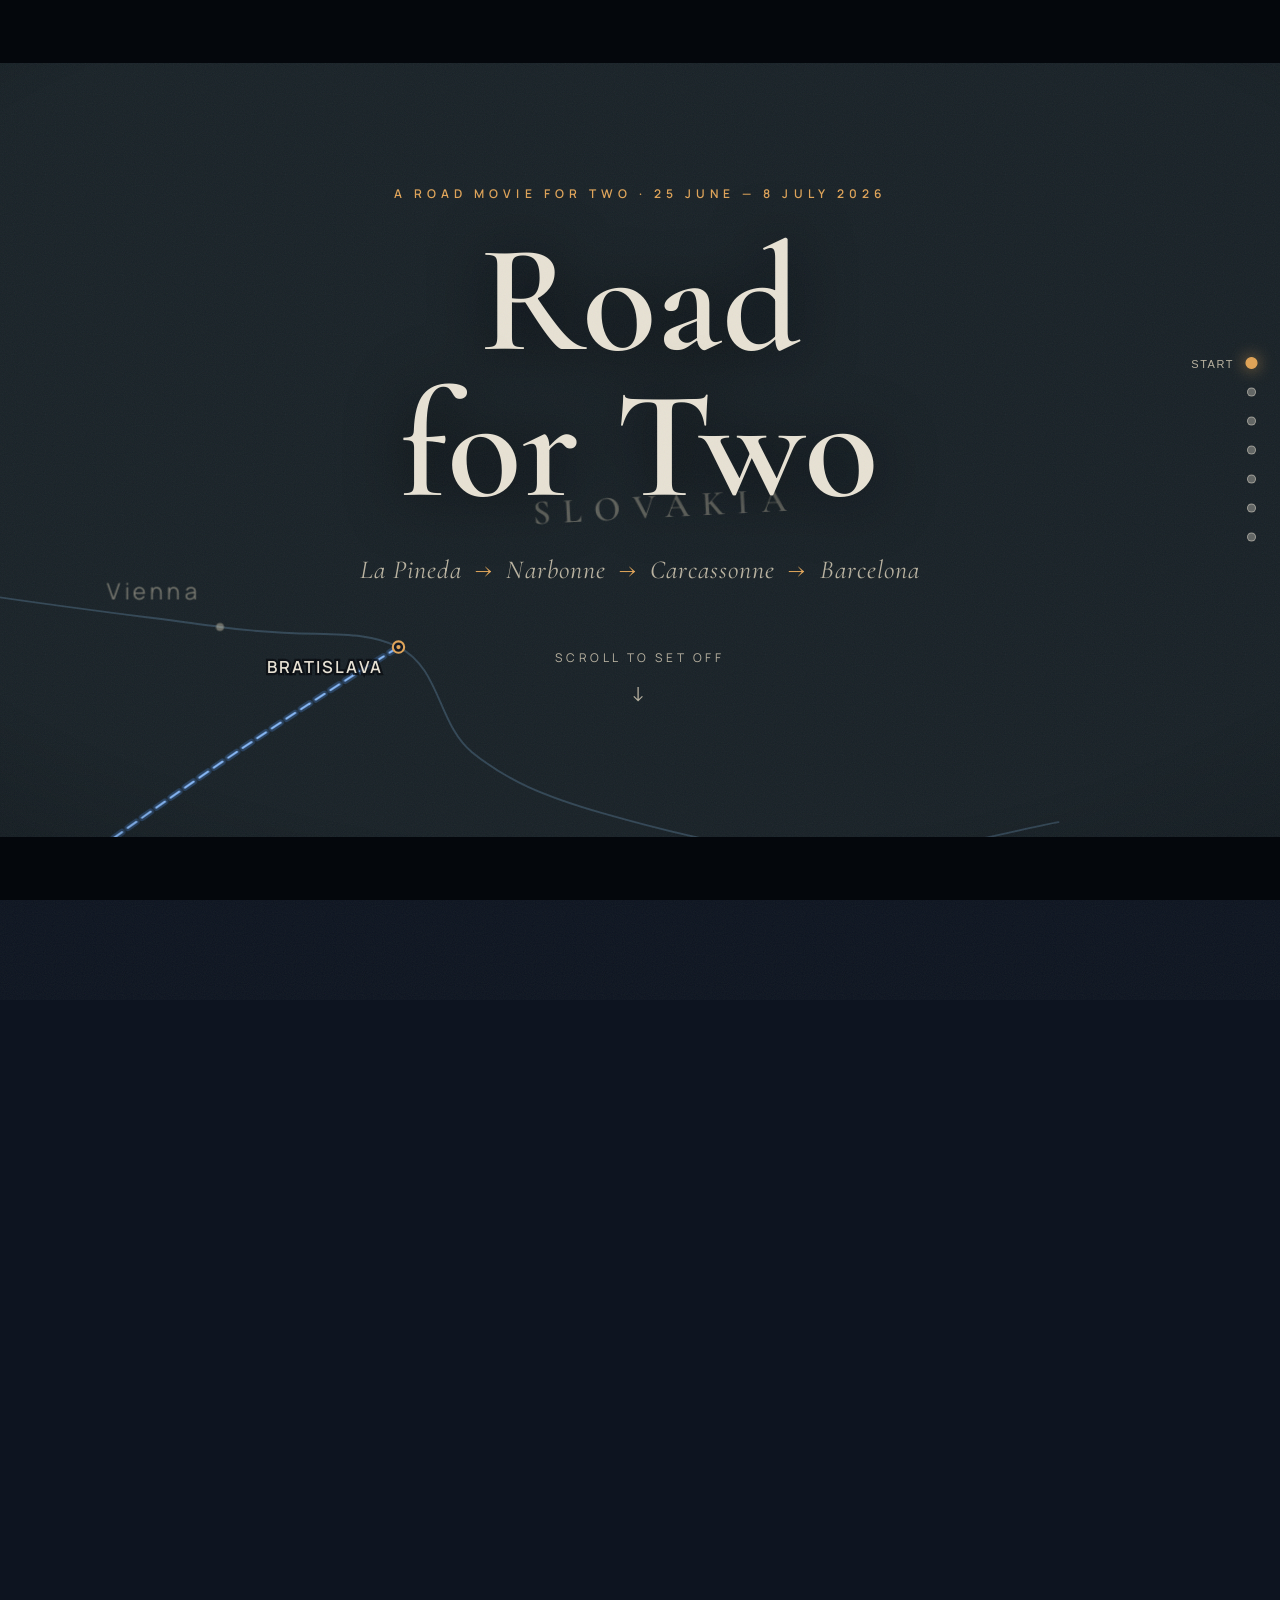
==== commit bbc6b12b: "[add] social share preview and Open Graph meta tags The finale frame (route + both flight arcs + the" ====
--- a/docs/index.html
+++ b/docs/index.html
@@ -5,6 +5,12 @@
   <meta name="viewport" content="width=device-width, initial-scale=1.0">
   <title>Road for Two · La Pineda — Barcelona</title>
   <meta name="description" content="A cinematic map of our road trip: La Pineda → Narbonne → Carcassonne → Barcelona">
+  <meta property="og:type" content="website">
+  <meta property="og:title" content="Road for Two · La Pineda — Barcelona">
+  <meta property="og:description" content="A cinematic map of our road trip: Bratislava ✈ La Pineda → Narbonne → Carcassonne → Barcelona. 200,000 steps, 130 km on foot, one story.">
+  <meta property="og:image" content="https://ihormalovanyi.github.io/RDemoUI1/assets/og.png">
+  <meta property="og:url" content="https://ihormalovanyi.github.io/RDemoUI1/">
+  <meta name="twitter:card" content="summary_large_image">
   <link rel="preconnect" href="https://fonts.googleapis.com">
   <link rel="preconnect" href="https://fonts.gstatic.com" crossorigin>
   <link href="https://fonts.googleapis.com/css2?family=Cormorant+Garamond:ital,wght@0,500;0,600;0,700;1,500;1,600&family=Manrope:wght@400;500;600;800&display=swap" rel="stylesheet">
--- a/docs/css/style.css
+++ b/docs/css/style.css
@@ -113,12 +113,12 @@
 .panel { position: relative; }
 
 #s-hero        { height: 220vh; }
-#s-arrival     { height: 220vh; }
+#s-arrival     { height: 340vh; }
 #s-pineda      { height: 260vh; }
 #s-narbonne    { height: 300vh; }
 #s-carcassonne { height: 260vh; }
 #s-barcelona   { height: 300vh; }
-#s-finale      { height: 200vh; }
+#s-finale      { height: 260vh; }
 
 .pin {
   position: sticky; top: 0; height: 100vh;
@@ -170,21 +170,34 @@
 
 /* ---------- картки етапів ---------- */
 
+/* Картка — постійна панель: десктоп ліворуч, мобільний знизу.
+   Вміст змінюється лише при зміні етапу (клас .on). */
 .card {
-  pointer-events: auto;
-  width: min(480px, 88vw);
-  background: var(--card-bg);
+  position: fixed;
+  left: 5vw;
+  top: 50%;
+  z-index: 2;
+  width: min(460px, 88vw);
+  background: rgba(13, 19, 30, 0.94);
   border: 1px solid var(--card-border);
   border-radius: 14px;
-  padding: 34px 36px 26px;
-  backdrop-filter: blur(14px);
-  -webkit-backdrop-filter: blur(14px);
+  padding: 32px 34px 24px;
   box-shadow: 0 30px 80px rgba(0, 0, 0, 0.55);
-  will-change: opacity, transform;
-}
-
-.card.side-left  { margin-right: auto; }
-.card.side-right { margin-left: auto; }
+  opacity: 0;
+  visibility: hidden;
+  pointer-events: none;
+  transform: translateY(calc(-50% + 26px));
+  transition: opacity 0.55s ease, transform 0.55s ease, visibility 0s linear 0.55s;
+  will-change: transform, opacity;
+}
+
+.card.on {
+  opacity: 1;
+  visibility: visible;
+  pointer-events: auto;
+  transform: translateY(-50%);
+  transition: opacity 0.55s ease, transform 0.55s ease;
+}
 
 .stage-no {
   font-size: 11px; letter-spacing: 0.38em; text-transform: uppercase;
@@ -257,16 +270,27 @@
 /* ---------- адаптив ---------- */
 
 @media (max-width: 760px) {
-  .pin { padding: 0 5vw; align-items: flex-end; }
-
+  .pin { padding: 0 5vw; }
+
+  /* на телефоні картка — завжди нижній лист */
   .card {
-    width: 100%; margin: 0 0 8vh !important;
-    padding: 24px 22px 18px;
-    max-height: 74vh; overflow-y: auto;
+    left: 3vw; right: 3vw; top: auto; bottom: 2.5vh;
+    width: auto;
+    padding: 22px 20px 16px;
+    max-height: 58vh; overflow-y: auto;
+    transform: translateY(115%);
+    transition: transform 0.55s cubic-bezier(0.22, 0.9, 0.3, 1), visibility 0s linear 0.55s;
+    opacity: 1;
   }
 
-  .card h2 { font-size: 34px; }
+  .card.on {
+    transform: translateY(0);
+    transition: transform 0.55s cubic-bezier(0.22, 0.9, 0.3, 1);
+  }
+
+  .card h2 { font-size: 32px; }
   .card .story { font-size: 14px; line-height: 1.65; }
+  .photos { gap: 8px; }
 
   #waypoints { right: 10px; gap: 12px; }
   #waypoints button span { display: none; }
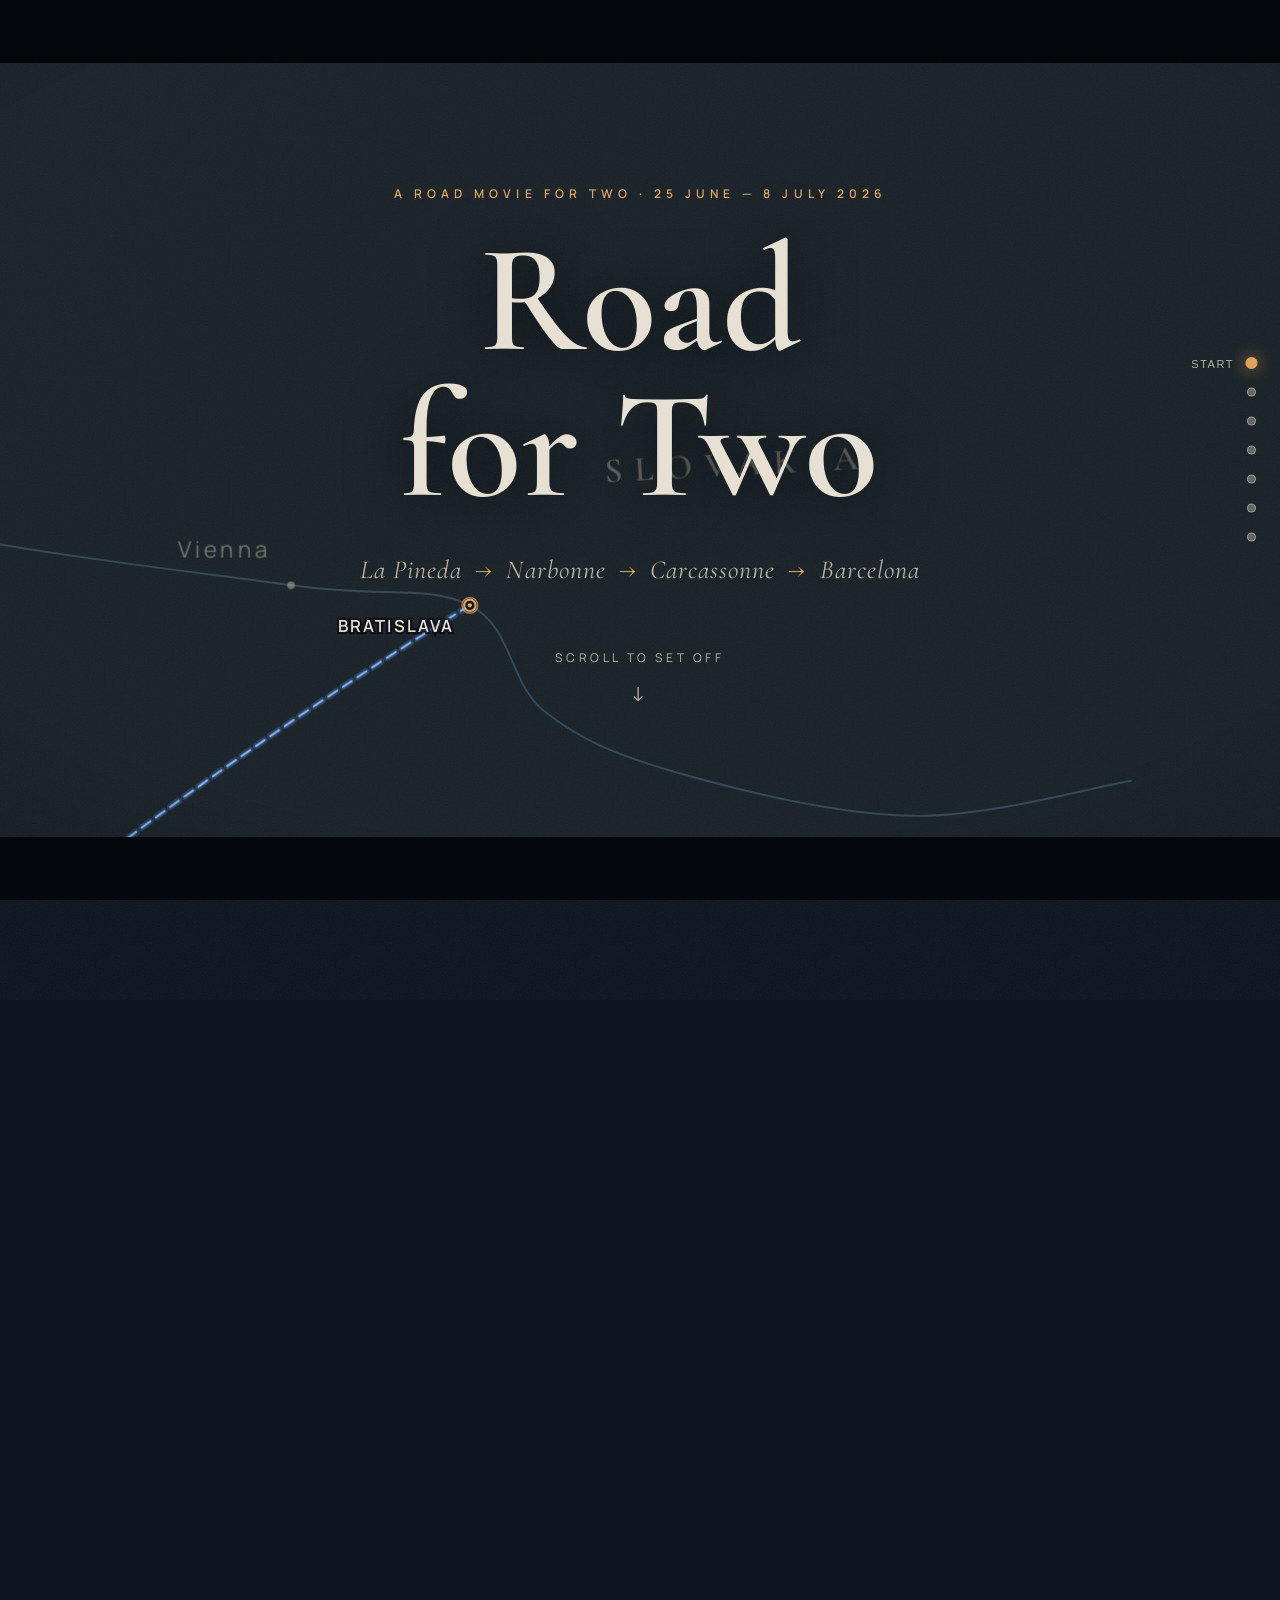
==== commit 58a15d36: "[update] each stop describes the stay, not just the route Split every city card into two chapters — " ====
--- a/docs/index.html
+++ b/docs/index.html
@@ -80,17 +80,23 @@
             <h2>La Pineda</h2>
             <p class="meta">Costa Daurada, Spain · 25–30.06</p>
           </header>
-          <p class="story">
-            Five slow days: swimming, long walks, breakfasts by the sea.
-            Day trips to Tarragona (26.06) and Salou (27.06).
-          </p>
+          <div class="chapter way">
+            <span class="chapter-label">the way here</span>
+            <p>Night taxi from El Prat, down the coast — we missed the last bus.</p>
+          </div>
+          <div class="chapter stay">
+            <span class="chapter-label">the stay</span>
+            <p>Five slow days on the Costa Daurada: golden sand, a shallow warm
+            sea, the long promenade and unhurried breakfasts. Day trips out —
+            Roman Tarragona on the 26th, seaside Salou on the 27th.</p>
+          </div>
           <!-- journal: step-by-step notes go here -->
           <div class="photos">
             <figure class="photo" data-ph="P"><img data-src="photos/pineda-1.jpg" alt="La Pineda — photo 1"><figcaption>morning beach</figcaption></figure>
             <figure class="photo" data-ph="I"><img data-src="photos/pineda-2.jpg" alt="La Pineda — photo 2"><figcaption>the promenade</figcaption></figure>
             <figure class="photo" data-ph="N"><img data-src="photos/pineda-3.jpg" alt="La Pineda — photo 3"><figcaption>the two of us</figcaption></figure>
           </div>
-          <footer class="leg">next: two buses, then a high-speed train north</footer>
+          <footer class="leg">next · Narbonne</footer>
         </article>
       </div>
     </section>
@@ -103,18 +109,24 @@
             <h2>Narbonne</h2>
             <p class="meta">Occitanie, France · 30.06–01.07</p>
           </header>
-          <p class="story">
-            Bus to Tarragona, bus to Camp de Tarragona, then a high-speed
-            train across the border. The Canal de la Robine, croissants
-            at Les Halles, a Roman road in the middle of the square.
-          </p>
+          <div class="chapter way">
+            <span class="chapter-label">the way here</span>
+            <p>Bus to Tarragona, bus to Camp de Tarragona, then a high-speed
+            train across the border into France.</p>
+          </div>
+          <div class="chapter stay">
+            <span class="chapter-label">the stay</span>
+            <p>Two days in Rome's first colony in Gaul. The Canal de la Robine,
+            croissants under the iron roof of Les Halles, and the Via Domitia —
+            an ancient Roman road bared in the middle of the main square.</p>
+          </div>
           <!-- journal: step-by-step notes go here -->
           <div class="photos">
             <figure class="photo" data-ph="N"><img data-src="photos/narbonne-1.jpg" alt="Narbonne — photo 1"><figcaption>Canal de la Robine</figcaption></figure>
             <figure class="photo" data-ph="A"><img data-src="photos/narbonne-2.jpg" alt="Narbonne — photo 2"><figcaption>Les Halles</figcaption></figure>
             <figure class="photo" data-ph="R"><img data-src="photos/narbonne-3.jpg" alt="Narbonne — photo 3"><figcaption>old town</figcaption></figure>
           </div>
-          <footer class="leg">next: Carcassonne · 30 min by local train</footer>
+          <footer class="leg">next · Carcassonne</footer>
         </article>
       </div>
     </section>
@@ -127,18 +139,24 @@
             <h2>Carcassonne</h2>
             <p class="meta">UNESCO citadel · 01–03.07</p>
           </header>
-          <p class="story">
-            Two days between the lower town and the fortress. And on 02.07 —
-            a concert inside the castle walls: Clair Obscur: Expedition 33,
-            A&nbsp;Painted Symphony.
-          </p>
+          <div class="chapter way">
+            <span class="chapter-label">the way here</span>
+            <p>Thirty minutes by local train from Narbonne.</p>
+          </div>
+          <div class="chapter stay">
+            <span class="chapter-label">the stay</span>
+            <p>Two days between the lower town and the medieval Cité — 52 towers
+            and a double ring of walls above the Aude. On the 2nd, a concert
+            inside the fortress itself: Clair Obscur: Expedition&nbsp;33 —
+            A&nbsp;Painted Symphony.</p>
+          </div>
           <!-- journal: step-by-step notes go here -->
           <div class="photos">
             <figure class="photo" data-ph="C"><img data-src="photos/carcassonne-1.jpg" alt="Carcassonne — photo 1"><figcaption>La Cité from afar</figcaption></figure>
             <figure class="photo" data-ph="A"><img data-src="photos/carcassonne-2.jpg" alt="Carcassonne — photo 2"><figcaption>between the walls</figcaption></figure>
             <figure class="photo" data-ph="R"><img data-src="photos/carcassonne-3.jpg" alt="Carcassonne — photo 3"><figcaption>sunset</figcaption></figure>
           </div>
-          <footer class="leg">next: Barcelona · bus back south, 03.07</footer>
+          <footer class="leg">next · Barcelona</footer>
         </article>
       </div>
     </section>
@@ -151,11 +169,17 @@
             <h2>Barcelona</h2>
             <p class="meta">Catalonia, Spain · 03–08.07 · staying in Badalona</p>
           </header>
-          <p class="story">
-            Bus over the mountains, metro to Badalona — our home for five days.
-            Park Güell, Sagrada Família, Plaça de Catalunya, the aquarium,
-            Ciutadella, the waterfront — and Badalona's own beach.
-          </p>
+          <div class="chapter way">
+            <span class="chapter-label">the way here</span>
+            <p>Bus back over the mountains, then the metro out to Badalona.</p>
+          </div>
+          <div class="chapter stay">
+            <span class="chapter-label">the stay</span>
+            <p>Five days based in Badalona, wandering Barcelona on foot: Park
+            Güell, the Sagrada Família, Plaça de Catalunya and the old streets.
+            The aquarium and the waterfront, Ciutadella park — and quiet evenings
+            on Badalona's own beach.</p>
+          </div>
           <!-- journal: step-by-step notes go here -->
           <div class="photos">
             <figure class="photo" data-ph="B"><img data-src="photos/barcelona-1.jpg" alt="Barcelona — photo 1"><figcaption>Sagrada Família</figcaption></figure>
--- a/docs/css/style.css
+++ b/docs/css/style.css
@@ -219,6 +219,28 @@
   font-weight: 400;
 }
 
+/* Дві глави картки: «як дісталися» і «зупинка» */
+.chapter { margin-top: 16px; }
+.chapter + .chapter { margin-top: 15px; }
+
+.chapter-label {
+  display: block;
+  font-size: 10px; letter-spacing: 0.26em; text-transform: uppercase;
+  font-weight: 800; margin-bottom: 6px;
+}
+.chapter p { margin: 0; }
+
+.chapter.way .chapter-label { color: var(--ink-dim); }
+.chapter.way p {
+  font-size: 13px; line-height: 1.62; color: var(--ink-dim);
+  font-style: italic;
+}
+
+.chapter.stay .chapter-label { color: var(--accent); }
+.chapter.stay p {
+  font-size: 15px; line-height: 1.72; color: var(--ink);
+}
+
 .card .leg {
   margin-top: 20px; padding-top: 16px;
   border-top: 1px dashed rgba(224, 164, 88, 0.35);
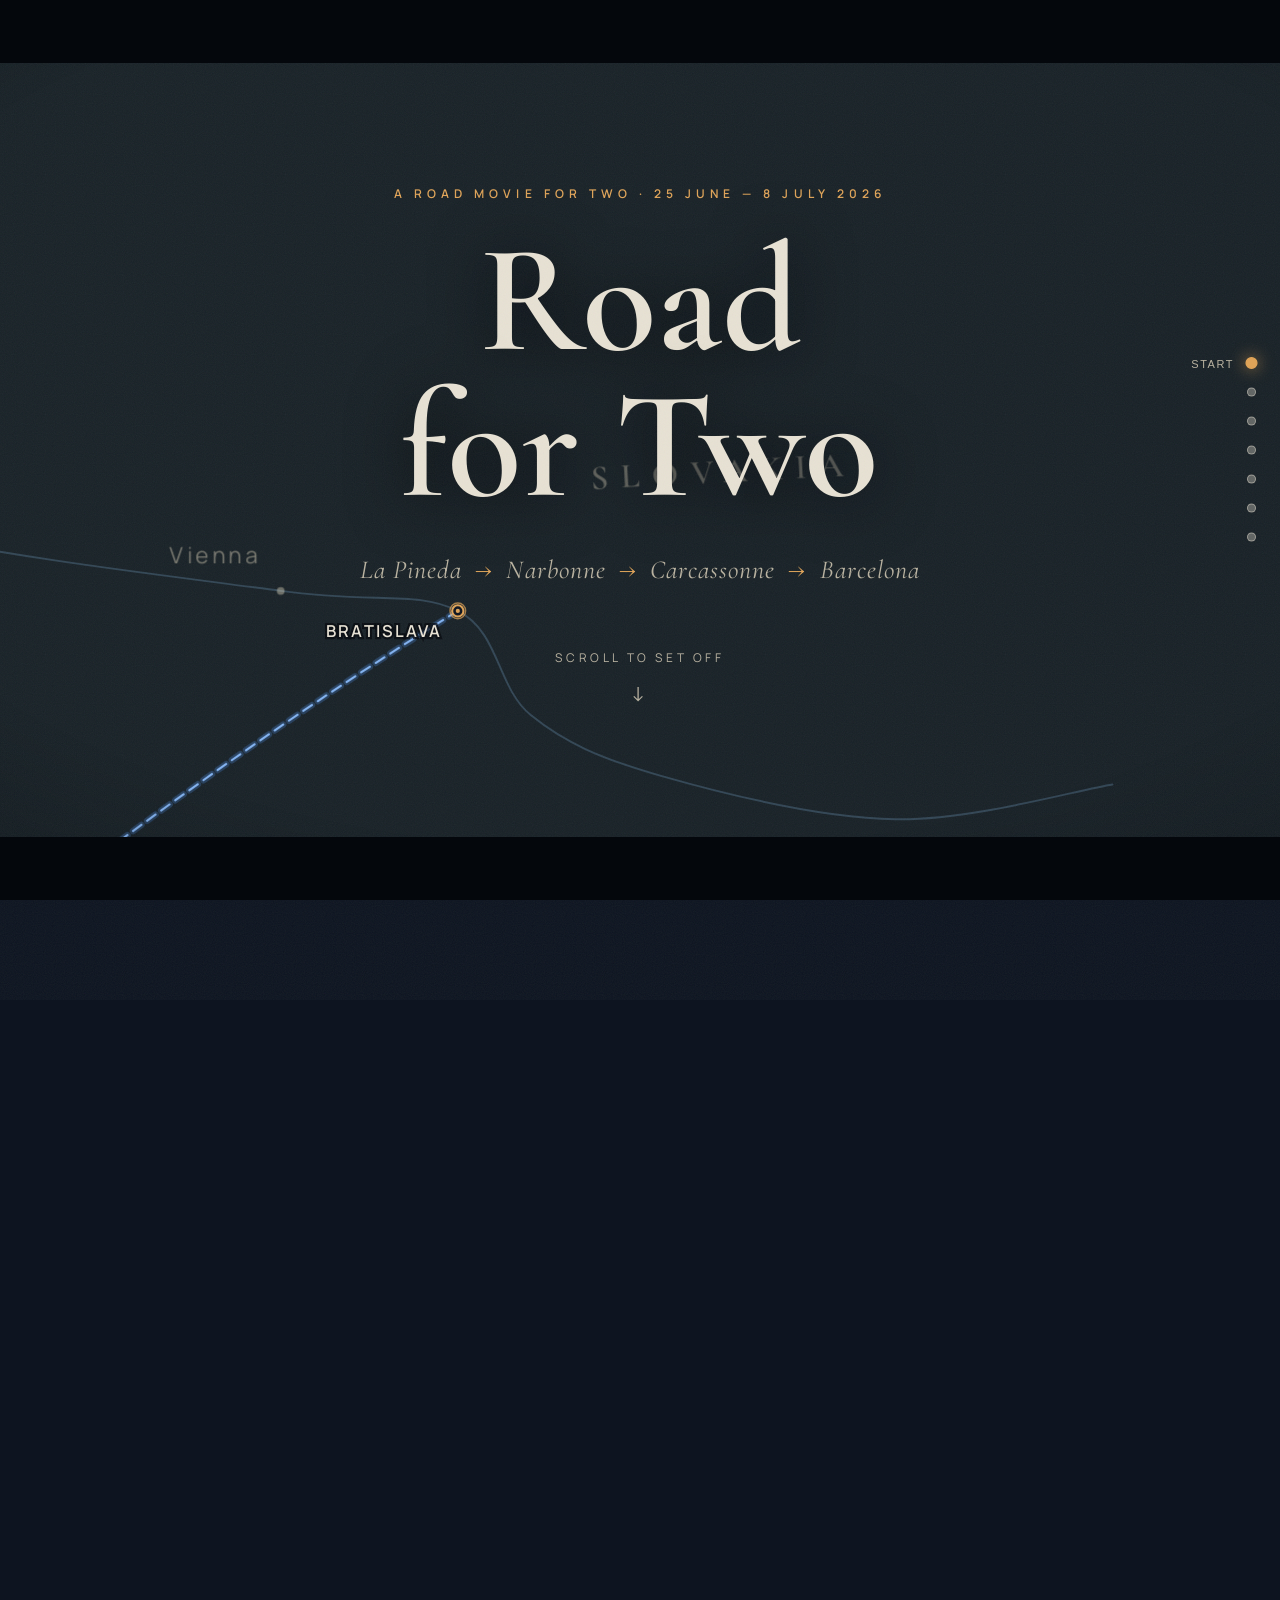
==== commit 4c2b3983: "[add] real photos for stage 1 (La Pineda, Tarragona, Salou) Four processed shots (EXIF-oriented, res" ====
--- a/docs/index.html
+++ b/docs/index.html
@@ -91,10 +91,11 @@
             Roman Tarragona on the 26th, seaside Salou on the 27th.</p>
           </div>
           <!-- journal: step-by-step notes go here -->
-          <div class="photos">
-            <figure class="photo" data-ph="P"><img data-src="photos/pineda-1.jpg" alt="La Pineda — photo 1"><figcaption>morning beach</figcaption></figure>
-            <figure class="photo" data-ph="I"><img data-src="photos/pineda-2.jpg" alt="La Pineda — photo 2"><figcaption>the promenade</figcaption></figure>
-            <figure class="photo" data-ph="N"><img data-src="photos/pineda-3.jpg" alt="La Pineda — photo 3"><figcaption>the two of us</figcaption></figure>
+          <div class="photos grid-2">
+            <figure class="photo" data-ph="P"><img data-src="photos/pineda-1.jpg" alt="La Pineda beach at golden hour"><figcaption>La Pineda, golden hour</figcaption></figure>
+            <figure class="photo" data-ph="I"><img data-src="photos/pineda-2.jpg" alt="The bay from above"><figcaption>the bay from above</figcaption></figure>
+            <figure class="photo" data-ph="T"><img data-src="photos/pineda-3.jpg" alt="Roman amphitheatre in Tarragona"><figcaption>Tarragona · amfiteatre</figcaption></figure>
+            <figure class="photo" data-ph="S"><img data-src="photos/pineda-4.jpg" alt="Modernista building in Salou"><figcaption>Salou · modernista</figcaption></figure>
           </div>
           <footer class="leg">next · Narbonne</footer>
         </article>
--- a/docs/css/style.css
+++ b/docs/css/style.css
@@ -255,6 +255,10 @@
   display: grid; grid-template-columns: repeat(3, 1fr); gap: 10px;
 }
 
+.photos.grid-2 { grid-template-columns: repeat(2, 1fr); }
+.photos.grid-2 .photo { aspect-ratio: 1 / 1; }
+.photos.grid-2 .photo:nth-child(4) { --tilt: 1deg; }
+
 .photo {
   position: relative; aspect-ratio: 3 / 4; overflow: hidden;
   border-radius: 8px;
